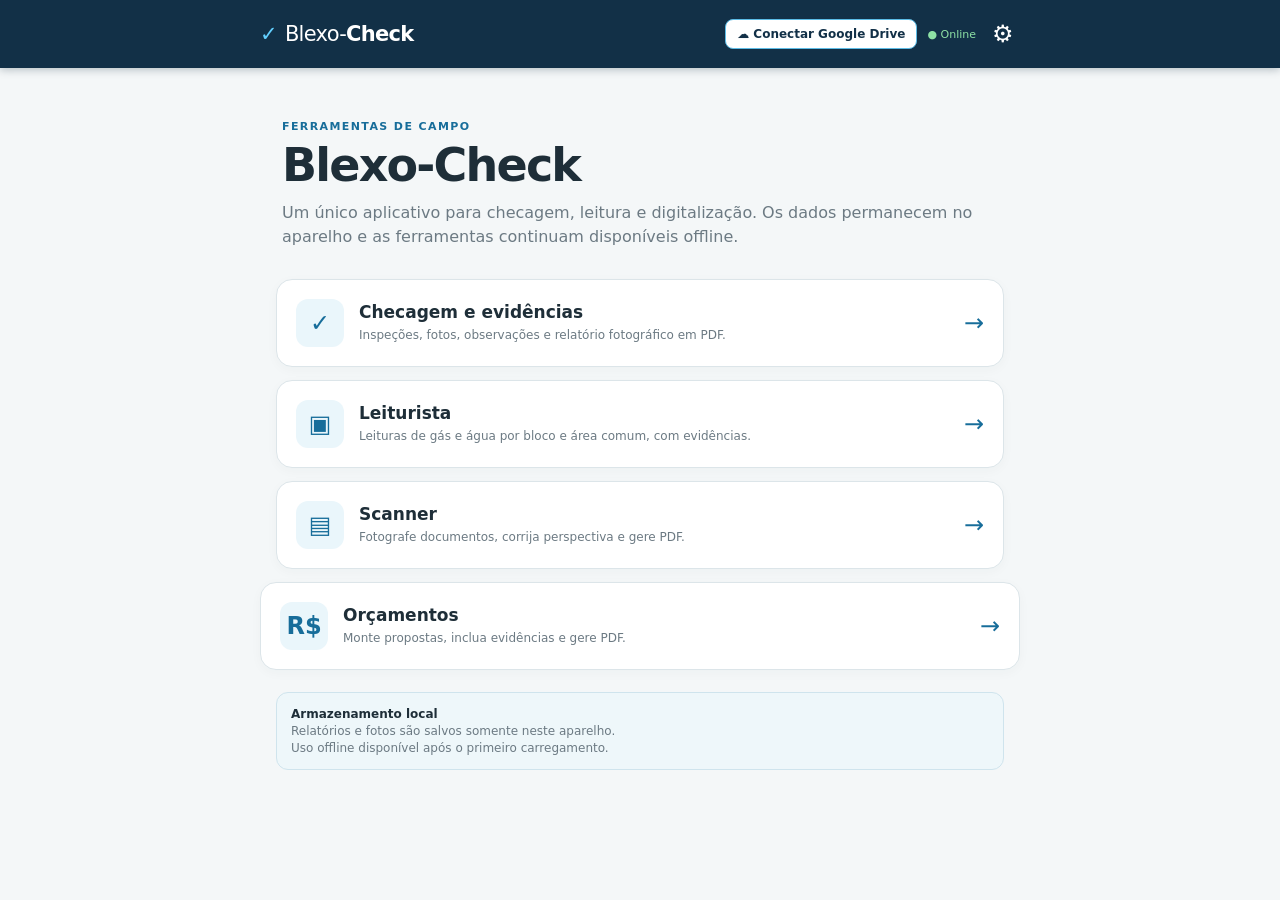
==== index.html @ c55ef32b "Add files via upload" ====
<!doctype html>
<html lang="pt-BR">
<head>
<meta charset="utf-8"><meta name="viewport" content="width=device-width,initial-scale=1,viewport-fit=cover">
<meta name="theme-color" content="#123047"><meta name="description" content="Blexo — ferramentas de campo offline.">
<link rel="manifest" href="manifest.webmanifest"><link rel="stylesheet" href="dashboard.css"><title>Blexo</title>
</head>
<body>
<header class="topbar">
  <div class="brand"><span class="brand-mark">✓</span><span>Blexo-<strong>Check</strong></span></div>
  <div class="top-actions"><button class="google-connect-button" id="globalGoogleButton" type="button">☁️ Conectar Google Drive</button><span id="offlineStatus" class="online-status">● Online</span><button id="settingsButton" class="settings-button" aria-label="Configurações">⚙</button></div>
</header>
<main>
  <section class="hero"><p class="eyebrow">FERRAMENTAS DE CAMPO</p><h1>Blexo-Check</h1><p>Um único aplicativo para checagem, leitura e digitalização. Os dados permanecem no aparelho e as ferramentas continuam disponíveis offline.</p></section>
  <section class="modules">
    <a class="module-card" href="check.html"><span class="module-icon">✓</span><div><h2>Checagem e evidências</h2><p>Inspeções, fotos, observações e relatório fotográfico em PDF.</p></div><span class="arrow">→</span></a>
    <a class="module-card" href="leiturista.html"><span class="module-icon">▣</span><div><h2>Leiturista</h2><p>Leituras de gás e água por bloco e área comum, com evidências.</p></div><span class="arrow">→</span></a>
    <a class="module-card" href="scanner.html"><span class="module-icon">▤</span><div><h2>Scanner</h2><p>Fotografe documentos, corrija perspectiva e gere PDF.</p></div><span class="arrow">→</span></a>
  </section>
  <a class="module-card" href="orcamentos.html"><span class="module-icon">R$</span><div><h2>Orçamentos</h2><p>Monte propostas, inclua evidências e gere PDF.</p></div><span class="arrow">→</span></a></section><section class="info-card"><strong>Armazenamento local</strong><span>Relatórios e fotos são salvos somente neste aparelho.</span><span id="storageStatus">Verificando armazenamento…</span></section>
</main>
<dialog id="settingsDialog">
<form method="dialog" class="settings">
<div class="dialog-title"><h2>Configurações</h2><button class="close" value="cancel">×</button></div>
<div class="header-config-card"><strong>Google Drive</strong><label>Google OAuth Client ID<input id="googleClientId" placeholder="xxxx.apps.googleusercontent.com"></label><label>Pasta no Drive<input id="googleDriveFolder" placeholder="Blexo Suite"></label><button type="button" class="secondary" id="connectGoogle">Conectar Google</button><small id="googleStatus">Não conectado.</small></div>
<label class="switch-row"><span><strong>Marca-d’água</strong><small>Data/hora na evidência fotográfica.</small></span><input id="watermark" type="checkbox"></label>
<label>Miniaturas por página<select id="photoTemplate"><option value="one">1 — grande</option><option value="two">2 — padrão</option><option value="four">4 — compacto</option></select></label>
<label>Quantidade de blocos<input id="blockCount" type="number" min="0" max="200"></label>
<label>Áreas comuns <small>Uma por linha. Apague as linhas que não utilizar.</small><textarea id="commonAreas" rows="4"></textarea></label>
<div class="switch-grid"><label class="switch-row"><span><strong>Habilitar gás</strong></span><input id="enableGas" type="checkbox"></label><label class="switch-row"><span><strong>Habilitar água</strong></span><input id="enableWater" type="checkbox"></label></div>
<div class="settings-section-title">Cabeçalho dos relatórios</div>
<p class="settings-help">Cada módulo tem sua própria faixa e nome. O nome será usado no PDF.</p>
<div class="header-config-grid">
  <div class="header-config-card"><strong>Checagem e evidências</strong><label>Nome no cabeçalho<input id="checkHeaderName" maxlength="40" placeholder="Blexo-Check"></label><label>Cor da faixa<input id="checkHeaderColor" type="color" value="#123047" aria-label="Cor da faixa da Checagem e evidências"><small id="checkHeaderColorValue">#123047</small></label></div>
  <div class="header-config-card"><strong>Leiturista</strong><label>Nome no cabeçalho<input id="leituristaHeaderName" maxlength="40" placeholder="Blexo-Check"></label><label>Cor da faixa<input id="leituristaHeaderColor" type="color" value="#123047" aria-label="Cor da faixa do Leiturista"><small id="leituristaHeaderColorValue">#123047</small></label></div>
  <div class="header-config-card"><strong>Scanner</strong><label>Nome no cabeçalho<input id="scannerHeaderName" maxlength="40" placeholder="Blexo-Check"></label><label>Cor da faixa<input id="scannerHeaderColor" type="color" value="#123047" aria-label="Cor da faixa do Scanner"><small id="scannerHeaderColorValue">#123047</small></label></div>
</div>
<label>Opções de selo Leiturista <small>Uma por linha: Nome | texto ou bolinha | cor hexadecimal.</small><textarea id="sealConfig" rows="5"></textarea></label>
<div class="settings-actions"><button id="resetSettings" type="button" class="secondary">Restaurar padrão</button><button id="saveSettings" value="default" class="primary">Salvar configurações</button></div>
</form>
</dialog>
<script src="config.js?v=16"></script><script src="dashboard.js?v=16"></script>
<script src="config.js"></script><script src="google-sync.js"></script><script src="dashboard.js?v=25"></script></body></html>
---- dashboard.css ----
:root{--navy:#123047;--blue:#176d9a;--sky:#eaf6fb;--ink:#1e2e38;--muted:#6c7a83;--line:#dce5e9;--white:#fff}*{box-sizing:border-box}body{margin:0;background:#f4f7f8;color:var(--ink);font-family:Inter,ui-sans-serif,system-ui,-apple-system,"Segoe UI",sans-serif}.topbar{height:68px;background:var(--navy);color:#fff;display:flex;align-items:center;justify-content:space-between;padding:0 max(20px,calc((100vw - 760px)/2));box-shadow:0 2px 8px #06203040}.brand{font-size:21px;letter-spacing:-.7px;font-weight:500}.brand-mark{color:#63d0ff;margin-right:8px}.top-actions{display:flex;align-items:center;gap:10px}.online-status{font-size:11px;color:#8ee1a5}.online-status.offline{color:#ffd277}.settings-button{border:0;background:transparent;color:#fff;font-size:24px;cursor:pointer}.hero,main{max-width:760px;margin:auto}.hero{padding:52px 22px 30px}.eyebrow{font-size:11px;font-weight:800;letter-spacing:1.4px;color:var(--blue);margin:0 0 8px}.hero h1{font-size:clamp(32px,7vw,46px);line-height:1.05;letter-spacing:-1.8px;margin:0 0 12px}.hero p:not(.eyebrow){margin:0;color:var(--muted);line-height:1.5}.modules{padding:0 16px}.module-card{display:flex;align-items:center;gap:15px;text-decoration:none;color:inherit;background:#fff;border:1px solid var(--line);border-radius:16px;margin-bottom:13px;padding:19px;box-shadow:0 3px 12px #12304708}.module-icon{width:48px;height:48px;border-radius:12px;background:var(--sky);color:var(--blue);display:grid;place-items:center;font-size:24px;font-weight:800;flex:none}.module-card h2{font-size:17px;margin:0 0 5px}.module-card p{font-size:12px;color:var(--muted);line-height:1.4;margin:0}.arrow{margin-left:auto;color:var(--blue);font-size:24px}.info-card{margin:22px 16px;background:#eef7fa;border:1px solid #cfe4ed;border-radius:12px;padding:14px;display:flex;flex-direction:column;gap:3px;font-size:12px}.info-card span{color:var(--muted)}dialog{border:0;border-radius:14px;box-shadow:0 15px 60px #102a3a55;padding:0}.settings{min-width:min(520px,92vw);padding:22px}.settings::backdrop{background:#102a3a88}.dialog-title{display:flex;align-items:center;justify-content:space-between;margin-bottom:10px}.dialog-title h2{margin:0}.close{border:0;background:transparent;font-size:25px;cursor:pointer}.hint,small{display:block;color:var(--muted);font-size:11px;line-height:1.4}.hint{margin:0 0 18px}label{display:block;font-size:13px;font-weight:700;margin-bottom:14px}input,textarea,select{display:block;width:100%;border:1px solid #cfdbe0;border-radius:9px;margin-top:7px;padding:11px;font:inherit;color:var(--ink);background:#fff}textarea{resize:vertical}.switch-row{display:flex;align-items:center;justify-content:space-between;padding:10px 0;border-top:1px solid var(--line)}.switch-row input{width:20px;height:20px;margin:0}.switch-grid{display:grid;grid-template-columns:1fr 1fr;gap:12px}.settings-actions{display:flex;justify-content:space-between;gap:10px;margin-top:8px}.settings-actions button{border-radius:9px;padding:11px 14px;font-weight:700;cursor:pointer}.primary{background:var(--navy);color:#fff;border:1px solid var(--navy)}.secondary{background:#f7fcfe;color:var(--blue);border:1px solid #b9d9e9}@media(max-width:520px){.switch-grid{grid-template-columns:1fr}.settings{min-width:0}}

.settings-help{font-size:11px;color:var(--muted);margin:-4px 0 12px}.header-config-grid{display:grid;grid-template-columns:1fr;gap:10px}.header-config-card{border:1px solid var(--line);border-radius:10px;padding:12px;background:#fbfdfe}.header-config-card>strong{display:block;font-size:12px;color:var(--blue);margin-bottom:9px}.header-config-card label{margin-bottom:9px}.header-config-card input[type="color"]{margin-top:5px}@media(min-width:620px){.header-config-grid{grid-template-columns:repeat(3,1fr)}}
.header-config-card small{margin-top:5px;font-family:ui-monospace,SFMono-Regular,Menlo,monospace;font-size:10px;color:var(--muted)}
.google-connect-button{border:1px solid #5cbce6;background:#fff;color:#123047;border-radius:8px;padding:8px 11px;font:700 12px/1 system-ui,sans-serif;cursor:pointer;white-space:nowrap}
.google-connect-button.connected{background:#eaf7ee;border-color:#8acb9b;color:#1e6b37}
@media(max-width:560px){.google-connect-button{font-size:11px;padding:7px 8px}.top-actions{gap:4px}}
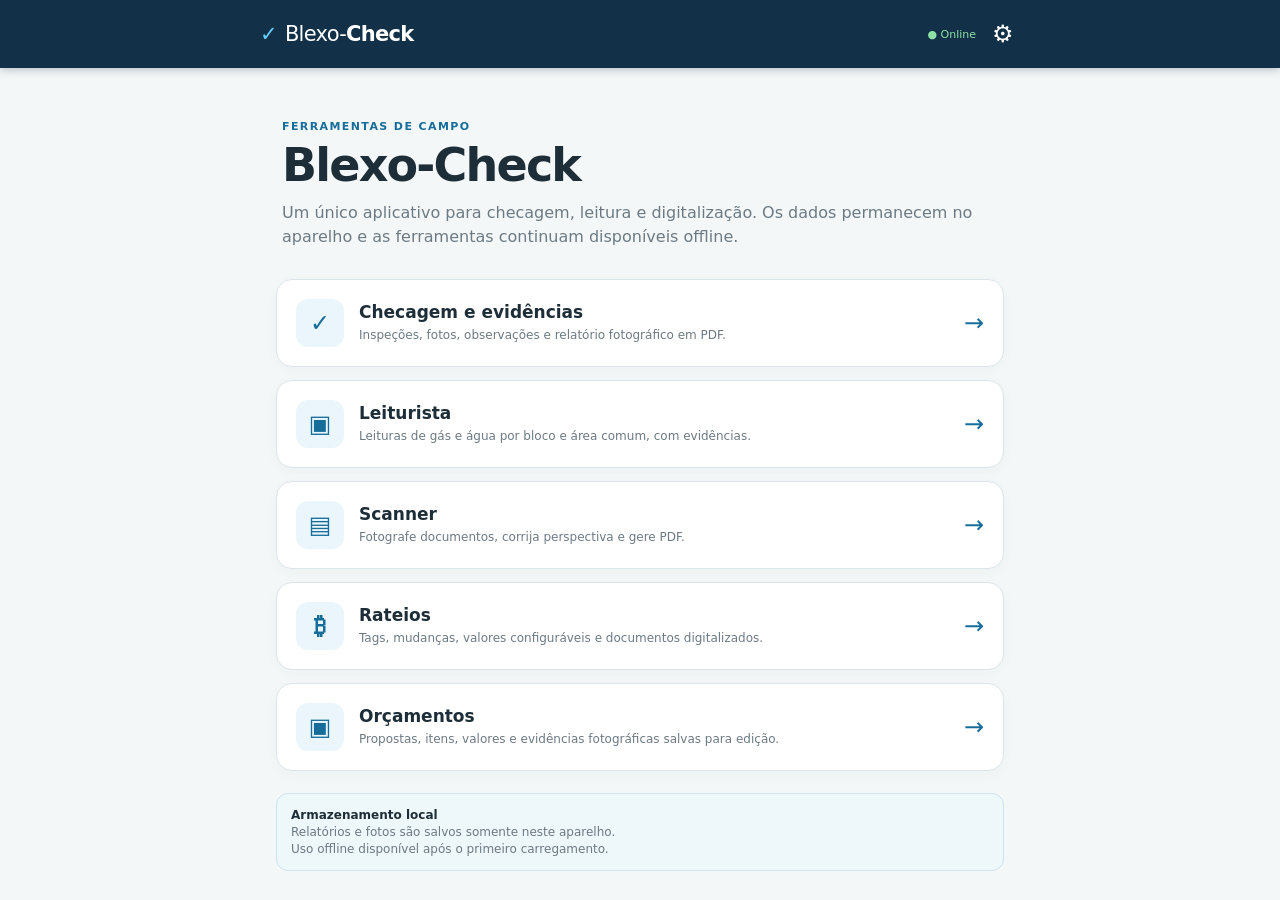
==== commit d5ff1f7c: "Add files via upload" ====
--- a/index.html
+++ b/index.html
@@ -4,11 +4,15 @@
 <meta charset="utf-8"><meta name="viewport" content="width=device-width,initial-scale=1,viewport-fit=cover">
 <meta name="theme-color" content="#123047"><meta name="description" content="Blexo — ferramentas de campo offline.">
 <link rel="manifest" href="manifest.webmanifest"><link rel="stylesheet" href="dashboard.css"><title>Blexo</title>
+  <link rel="icon" type="image/png" href="favicon.png">
+  <link rel="apple-touch-icon" sizes="180x180" href="apple-touch-icon.png">
+  <meta name="apple-mobile-web-app-capable" content="yes">
+  <meta name="apple-mobile-web-app-status-bar-style" content="default">
 </head>
 <body>
 <header class="topbar">
   <div class="brand"><span class="brand-mark">✓</span><span>Blexo-<strong>Check</strong></span></div>
-  <div class="top-actions"><button class="google-connect-button" id="globalGoogleButton" type="button">☁️ Conectar Google Drive</button><span id="offlineStatus" class="online-status">● Online</span><button id="settingsButton" class="settings-button" aria-label="Configurações">⚙</button></div>
+  <div class="top-actions"><span id="offlineStatus" class="online-status">● Online</span><button id="settingsButton" class="settings-button" aria-label="Configurações">⚙</button></div>
 </header>
 <main>
   <section class="hero"><p class="eyebrow">FERRAMENTAS DE CAMPO</p><h1>Blexo-Check</h1><p>Um único aplicativo para checagem, leitura e digitalização. Os dados permanecem no aparelho e as ferramentas continuam disponíveis offline.</p></section>
@@ -16,13 +20,15 @@
     <a class="module-card" href="check.html"><span class="module-icon">✓</span><div><h2>Checagem e evidências</h2><p>Inspeções, fotos, observações e relatório fotográfico em PDF.</p></div><span class="arrow">→</span></a>
     <a class="module-card" href="leiturista.html"><span class="module-icon">▣</span><div><h2>Leiturista</h2><p>Leituras de gás e água por bloco e área comum, com evidências.</p></div><span class="arrow">→</span></a>
     <a class="module-card" href="scanner.html"><span class="module-icon">▤</span><div><h2>Scanner</h2><p>Fotografe documentos, corrija perspectiva e gere PDF.</p></div><span class="arrow">→</span></a>
+    <a class="module-card" href="rateios.html"><span class="module-icon">₿</span><div><h2>Rateios</h2><p>Tags, mudanças, valores configuráveis e documentos digitalizados.</p></div><span class="arrow">→</span></a>
+    <a class="module-card" href="orcamentos.html"><span class="module-icon">▣</span><div><h2>Orçamentos</h2><p>Propostas, itens, valores e evidências fotográficas salvas para edição.</p></div><span class="arrow">→</span></a>
   </section>
-  <a class="module-card" href="orcamentos.html"><span class="module-icon">R$</span><div><h2>Orçamentos</h2><p>Monte propostas, inclua evidências e gere PDF.</p></div><span class="arrow">→</span></a></section><section class="info-card"><strong>Armazenamento local</strong><span>Relatórios e fotos são salvos somente neste aparelho.</span><span id="storageStatus">Verificando armazenamento…</span></section>
+  <section class="info-card"><strong>Armazenamento local</strong><span>Relatórios e fotos são salvos somente neste aparelho.</span><span id="storageStatus">Verificando armazenamento…</span></section>
 </main>
 <dialog id="settingsDialog">
 <form method="dialog" class="settings">
 <div class="dialog-title"><h2>Configurações</h2><button class="close" value="cancel">×</button></div>
-<div class="header-config-card"><strong>Google Drive</strong><label>Google OAuth Client ID<input id="googleClientId" placeholder="xxxx.apps.googleusercontent.com"></label><label>Pasta no Drive<input id="googleDriveFolder" placeholder="Blexo Suite"></label><button type="button" class="secondary" id="connectGoogle">Conectar Google</button><small id="googleStatus">Não conectado.</small></div>
+<p class="hint">As configurações abaixo são independentes para cada módulo. As cores definem a faixa azul do cabeçalho de cada tipo de relatório.</p>
 <label class="switch-row"><span><strong>Marca-d’água</strong><small>Data/hora na evidência fotográfica.</small></span><input id="watermark" type="checkbox"></label>
 <label>Miniaturas por página<select id="photoTemplate"><option value="one">1 — grande</option><option value="two">2 — padrão</option><option value="four">4 — compacto</option></select></label>
 <label>Quantidade de blocos<input id="blockCount" type="number" min="0" max="200"></label>
@@ -34,10 +40,23 @@
   <div class="header-config-card"><strong>Checagem e evidências</strong><label>Nome no cabeçalho<input id="checkHeaderName" maxlength="40" placeholder="Blexo-Check"></label><label>Cor da faixa<input id="checkHeaderColor" type="color" value="#123047" aria-label="Cor da faixa da Checagem e evidências"><small id="checkHeaderColorValue">#123047</small></label></div>
   <div class="header-config-card"><strong>Leiturista</strong><label>Nome no cabeçalho<input id="leituristaHeaderName" maxlength="40" placeholder="Blexo-Check"></label><label>Cor da faixa<input id="leituristaHeaderColor" type="color" value="#123047" aria-label="Cor da faixa do Leiturista"><small id="leituristaHeaderColorValue">#123047</small></label></div>
   <div class="header-config-card"><strong>Scanner</strong><label>Nome no cabeçalho<input id="scannerHeaderName" maxlength="40" placeholder="Blexo-Check"></label><label>Cor da faixa<input id="scannerHeaderColor" type="color" value="#123047" aria-label="Cor da faixa do Scanner"><small id="scannerHeaderColorValue">#123047</small></label></div>
+  <div class="header-config-card"><strong>Rateios</strong><label>Nome no cabeçalho<input id="rateioHeaderName" maxlength="40" placeholder="Blexo-Check"></label><label>Cor da faixa<input id="rateioHeaderColor" type="color" value="#123047" aria-label="Cor da faixa dos Rateios"><small id="rateioHeaderColorValue">#123047</small></label></div>
+</div>
+ <div class="settings-section-title">Imagens por folha</div>
+ <p class="settings-help">Define o padrão de fotos nos PDFs. O Scanner mantém uma página inteira por documento.</p>
+ <div class="header-config-grid">
+   <label>Checagem<select id="checkPhotoTemplate"><option value="one">1 imagem</option><option value="two">2 imagens</option><option value="four">4 imagens</option><option value="six">6 imagens</option></select></label>
+   <label>Leiturista<select id="leituristaPhotoTemplate"><option value="one">1 imagem</option><option value="two">2 imagens</option><option value="four">4 imagens</option><option value="six">6 imagens</option></select></label>
+   <label>Orçamentos<select id="orcamentosPhotoTemplate"><option value="one">1 imagem</option><option value="two">2 imagens</option><option value="four">4 imagens</option><option value="six">6 imagens</option></select></label>
+ </div>
+<div class="settings-section-title">Valores dos Rateios</div>
+<div class="header-config-grid">
+  <div class="header-config-card"><strong>Tags</strong><label>Tag de pedestre (R$)<input id="tagPedestreValue" type="number" min="0" step="0.01"></label><label>Tag de veículo (R$)<input id="tagVeiculoValue" type="number" min="0" step="0.01"></label></div>
+  <div class="header-config-card"><strong>Mudanças</strong><label>Entrada (R$)<input id="mudancaEntradaValue" type="number" min="0" step="0.01"></label><label>Saída (R$)<input id="mudancaSaidaValue" type="number" min="0" step="0.01"></label></div>
 </div>
 <label>Opções de selo Leiturista <small>Uma por linha: Nome | texto ou bolinha | cor hexadecimal.</small><textarea id="sealConfig" rows="5"></textarea></label>
 <div class="settings-actions"><button id="resetSettings" type="button" class="secondary">Restaurar padrão</button><button id="saveSettings" value="default" class="primary">Salvar configurações</button></div>
 </form>
 </dialog>
-<script src="config.js?v=16"></script><script src="dashboard.js?v=16"></script>
-<script src="config.js"></script><script src="google-sync.js"></script><script src="dashboard.js?v=25"></script></body></html>+<script src="config.js?v=19"></script><script src="dashboard.js?v=19"></script>
+</body></html>
--- a/dashboard.css
+++ b/dashboard.css
@@ -1,7 +1,4 @@
 :root{--navy:#123047;--blue:#176d9a;--sky:#eaf6fb;--ink:#1e2e38;--muted:#6c7a83;--line:#dce5e9;--white:#fff}*{box-sizing:border-box}body{margin:0;background:#f4f7f8;color:var(--ink);font-family:Inter,ui-sans-serif,system-ui,-apple-system,"Segoe UI",sans-serif}.topbar{height:68px;background:var(--navy);color:#fff;display:flex;align-items:center;justify-content:space-between;padding:0 max(20px,calc((100vw - 760px)/2));box-shadow:0 2px 8px #06203040}.brand{font-size:21px;letter-spacing:-.7px;font-weight:500}.brand-mark{color:#63d0ff;margin-right:8px}.top-actions{display:flex;align-items:center;gap:10px}.online-status{font-size:11px;color:#8ee1a5}.online-status.offline{color:#ffd277}.settings-button{border:0;background:transparent;color:#fff;font-size:24px;cursor:pointer}.hero,main{max-width:760px;margin:auto}.hero{padding:52px 22px 30px}.eyebrow{font-size:11px;font-weight:800;letter-spacing:1.4px;color:var(--blue);margin:0 0 8px}.hero h1{font-size:clamp(32px,7vw,46px);line-height:1.05;letter-spacing:-1.8px;margin:0 0 12px}.hero p:not(.eyebrow){margin:0;color:var(--muted);line-height:1.5}.modules{padding:0 16px}.module-card{display:flex;align-items:center;gap:15px;text-decoration:none;color:inherit;background:#fff;border:1px solid var(--line);border-radius:16px;margin-bottom:13px;padding:19px;box-shadow:0 3px 12px #12304708}.module-icon{width:48px;height:48px;border-radius:12px;background:var(--sky);color:var(--blue);display:grid;place-items:center;font-size:24px;font-weight:800;flex:none}.module-card h2{font-size:17px;margin:0 0 5px}.module-card p{font-size:12px;color:var(--muted);line-height:1.4;margin:0}.arrow{margin-left:auto;color:var(--blue);font-size:24px}.info-card{margin:22px 16px;background:#eef7fa;border:1px solid #cfe4ed;border-radius:12px;padding:14px;display:flex;flex-direction:column;gap:3px;font-size:12px}.info-card span{color:var(--muted)}dialog{border:0;border-radius:14px;box-shadow:0 15px 60px #102a3a55;padding:0}.settings{min-width:min(520px,92vw);padding:22px}.settings::backdrop{background:#102a3a88}.dialog-title{display:flex;align-items:center;justify-content:space-between;margin-bottom:10px}.dialog-title h2{margin:0}.close{border:0;background:transparent;font-size:25px;cursor:pointer}.hint,small{display:block;color:var(--muted);font-size:11px;line-height:1.4}.hint{margin:0 0 18px}label{display:block;font-size:13px;font-weight:700;margin-bottom:14px}input,textarea,select{display:block;width:100%;border:1px solid #cfdbe0;border-radius:9px;margin-top:7px;padding:11px;font:inherit;color:var(--ink);background:#fff}textarea{resize:vertical}.switch-row{display:flex;align-items:center;justify-content:space-between;padding:10px 0;border-top:1px solid var(--line)}.switch-row input{width:20px;height:20px;margin:0}.switch-grid{display:grid;grid-template-columns:1fr 1fr;gap:12px}.settings-actions{display:flex;justify-content:space-between;gap:10px;margin-top:8px}.settings-actions button{border-radius:9px;padding:11px 14px;font-weight:700;cursor:pointer}.primary{background:var(--navy);color:#fff;border:1px solid var(--navy)}.secondary{background:#f7fcfe;color:var(--blue);border:1px solid #b9d9e9}@media(max-width:520px){.switch-grid{grid-template-columns:1fr}.settings{min-width:0}}
 
 .settings-help{font-size:11px;color:var(--muted);margin:-4px 0 12px}.header-config-grid{display:grid;grid-template-columns:1fr;gap:10px}.header-config-card{border:1px solid var(--line);border-radius:10px;padding:12px;background:#fbfdfe}.header-config-card>strong{display:block;font-size:12px;color:var(--blue);margin-bottom:9px}.header-config-card label{margin-bottom:9px}.header-config-card input[type="color"]{margin-top:5px}@media(min-width:620px){.header-config-grid{grid-template-columns:repeat(3,1fr)}}
-.header-config-card small{margin-top:5px;font-family:ui-monospace,SFMono-Regular,Menlo,monospace;font-size:10px;color:var(--muted)}
-.google-connect-button{border:1px solid #5cbce6;background:#fff;color:#123047;border-radius:8px;padding:8px 11px;font:700 12px/1 system-ui,sans-serif;cursor:pointer;white-space:nowrap}
-.google-connect-button.connected{background:#eaf7ee;border-color:#8acb9b;color:#1e6b37}
-@media(max-width:560px){.google-connect-button{font-size:11px;padding:7px 8px}.top-actions{gap:4px}}
+.header-config-card small{margin-top:5px;font-family:ui-monospace,SFMono-Regular,Menlo,monospace;font-size:10px;color:var(--muted)}
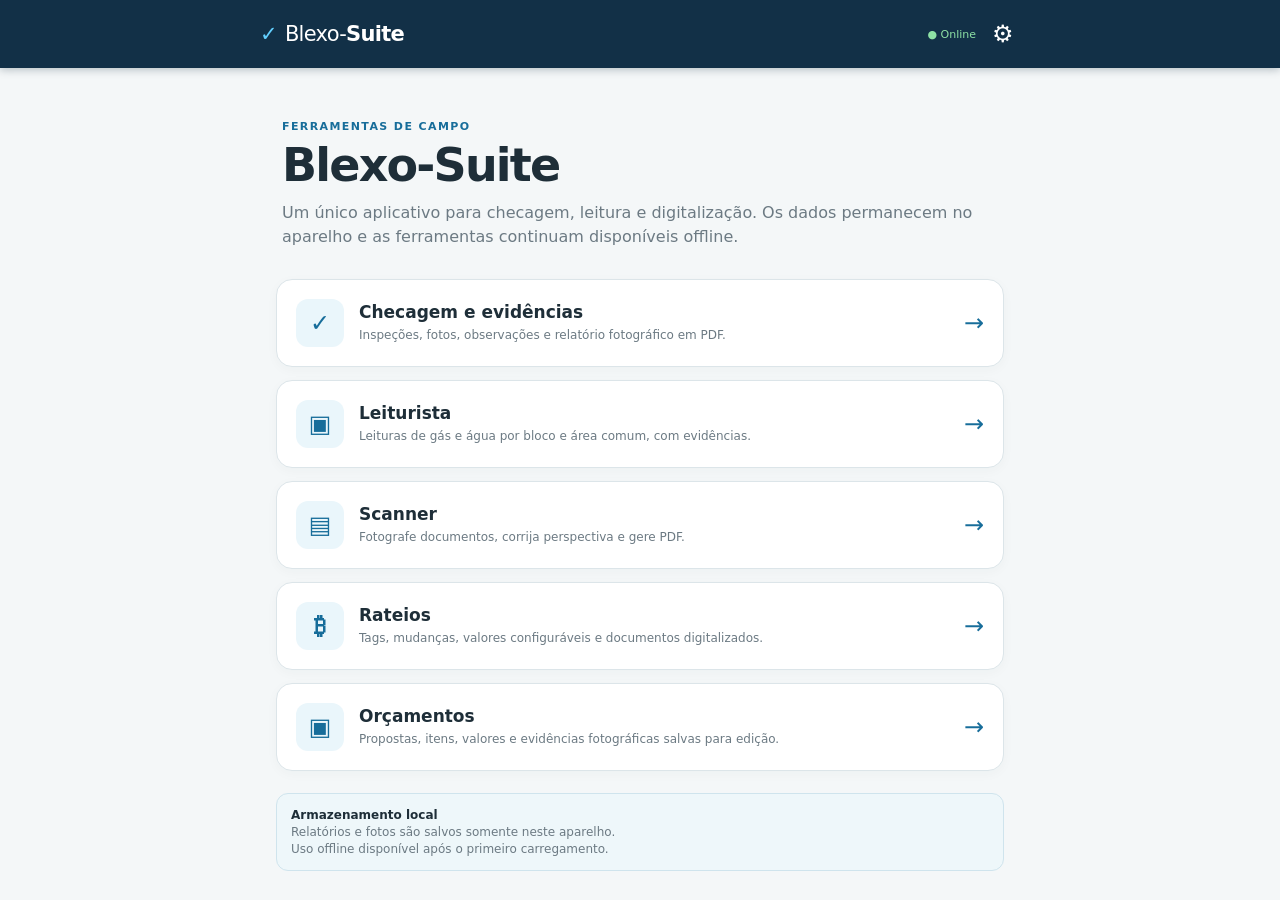
==== commit 0e3426d4: "Add files via upload" ====
--- a/index.html
+++ b/index.html
@@ -2,8 +2,8 @@
 <html lang="pt-BR">
 <head>
 <meta charset="utf-8"><meta name="viewport" content="width=device-width,initial-scale=1,viewport-fit=cover">
-<meta name="theme-color" content="#123047"><meta name="description" content="Blexo — ferramentas de campo offline.">
-<link rel="manifest" href="manifest.webmanifest"><link rel="stylesheet" href="dashboard.css"><title>Blexo</title>
+<meta name="theme-color" content="#123047"><meta name="description" content="Blexo-Suite — ferramentas de campo offline.">
+<link rel="manifest" href="manifest.webmanifest"><link rel="stylesheet" href="dashboard.css"><title>Blexo-Suite</title>
   <link rel="icon" type="image/png" href="favicon.png">
   <link rel="apple-touch-icon" sizes="180x180" href="apple-touch-icon.png">
   <meta name="apple-mobile-web-app-capable" content="yes">
@@ -11,11 +11,11 @@
 </head>
 <body>
 <header class="topbar">
-  <div class="brand"><span class="brand-mark">✓</span><span>Blexo-<strong>Check</strong></span></div>
+  <div class="brand"><span class="brand-mark">✓</span><span>Blexo-<strong>Suite</strong></span></div>
   <div class="top-actions"><span id="offlineStatus" class="online-status">● Online</span><button id="settingsButton" class="settings-button" aria-label="Configurações">⚙</button></div>
 </header>
 <main>
-  <section class="hero"><p class="eyebrow">FERRAMENTAS DE CAMPO</p><h1>Blexo-Check</h1><p>Um único aplicativo para checagem, leitura e digitalização. Os dados permanecem no aparelho e as ferramentas continuam disponíveis offline.</p></section>
+  <section class="hero"><p class="eyebrow">FERRAMENTAS DE CAMPO</p><h1>Blexo-Suite</h1><p>Um único aplicativo para checagem, leitura e digitalização. Os dados permanecem no aparelho e as ferramentas continuam disponíveis offline.</p></section>
   <section class="modules">
     <a class="module-card" href="check.html"><span class="module-icon">✓</span><div><h2>Checagem e evidências</h2><p>Inspeções, fotos, observações e relatório fotográfico em PDF.</p></div><span class="arrow">→</span></a>
     <a class="module-card" href="leiturista.html"><span class="module-icon">▣</span><div><h2>Leiturista</h2><p>Leituras de gás e água por bloco e área comum, com evidências.</p></div><span class="arrow">→</span></a>
@@ -37,10 +37,11 @@
 <div class="settings-section-title">Cabeçalho dos relatórios</div>
 <p class="settings-help">Cada módulo tem sua própria faixa e nome. O nome será usado no PDF.</p>
 <div class="header-config-grid">
-  <div class="header-config-card"><strong>Checagem e evidências</strong><label>Nome no cabeçalho<input id="checkHeaderName" maxlength="40" placeholder="Blexo-Check"></label><label>Cor da faixa<input id="checkHeaderColor" type="color" value="#123047" aria-label="Cor da faixa da Checagem e evidências"><small id="checkHeaderColorValue">#123047</small></label></div>
-  <div class="header-config-card"><strong>Leiturista</strong><label>Nome no cabeçalho<input id="leituristaHeaderName" maxlength="40" placeholder="Blexo-Check"></label><label>Cor da faixa<input id="leituristaHeaderColor" type="color" value="#123047" aria-label="Cor da faixa do Leiturista"><small id="leituristaHeaderColorValue">#123047</small></label></div>
-  <div class="header-config-card"><strong>Scanner</strong><label>Nome no cabeçalho<input id="scannerHeaderName" maxlength="40" placeholder="Blexo-Check"></label><label>Cor da faixa<input id="scannerHeaderColor" type="color" value="#123047" aria-label="Cor da faixa do Scanner"><small id="scannerHeaderColorValue">#123047</small></label></div>
-  <div class="header-config-card"><strong>Rateios</strong><label>Nome no cabeçalho<input id="rateioHeaderName" maxlength="40" placeholder="Blexo-Check"></label><label>Cor da faixa<input id="rateioHeaderColor" type="color" value="#123047" aria-label="Cor da faixa dos Rateios"><small id="rateioHeaderColorValue">#123047</small></label></div>
+  <div class="header-config-card"><strong>Checagem e evidências</strong><label>Nome no cabeçalho<input id="checkHeaderName" maxlength="40" value="Blexo-Check" placeholder="Blexo-Check"></label><label>Cor da faixa<input id="checkHeaderColor" type="color" value="#123047" aria-label="Cor da faixa da Checagem e evidências"><small id="checkHeaderColorValue">#123047</small></label></div>
+  <div class="header-config-card"><strong>Leiturista</strong><label>Nome no cabeçalho<input id="leituristaHeaderName" maxlength="40" value="Blexo-Leiturista" placeholder="Blexo-Leiturista"></label><label>Cor da faixa<input id="leituristaHeaderColor" type="color" value="#123047" aria-label="Cor da faixa do Leiturista"><small id="leituristaHeaderColorValue">#123047</small></label></div>
+  <div class="header-config-card"><strong>Scanner</strong><label>Nome no cabeçalho<input id="scannerHeaderName" maxlength="40" value="Blexo-Scanner" placeholder="Blexo-Scanner"></label><label>Cor da faixa<input id="scannerHeaderColor" type="color" value="#123047" aria-label="Cor da faixa do Scanner"><small id="scannerHeaderColorValue">#123047</small></label></div>
+  <div class="header-config-card"><strong>Rateios</strong><label>Nome no cabeçalho<input id="rateioHeaderName" maxlength="40" value="Blexo-Rateio" placeholder="Blexo-Rateio"></label><label>Cor da faixa<input id="rateioHeaderColor" type="color" value="#123047" aria-label="Cor da faixa dos Rateios"><small id="rateioHeaderColorValue">#123047</small></label></div>
+  <div class="header-config-card"><strong>Orçamentos</strong><label>Nome no cabeçalho<input id="orcamentosHeaderName" maxlength="40" value="Blexo-Orçamento" placeholder="Blexo-Orçamento"></label><label>Cor da faixa<input id="orcamentosHeaderColor" type="color" value="#123047" aria-label="Cor da faixa dos Orçamentos"><small id="orcamentosHeaderColorValue">#123047</small></label></div>
 </div>
  <div class="settings-section-title">Imagens por folha</div>
  <p class="settings-help">Define o padrão de fotos nos PDFs. O Scanner mantém uma página inteira por documento.</p>
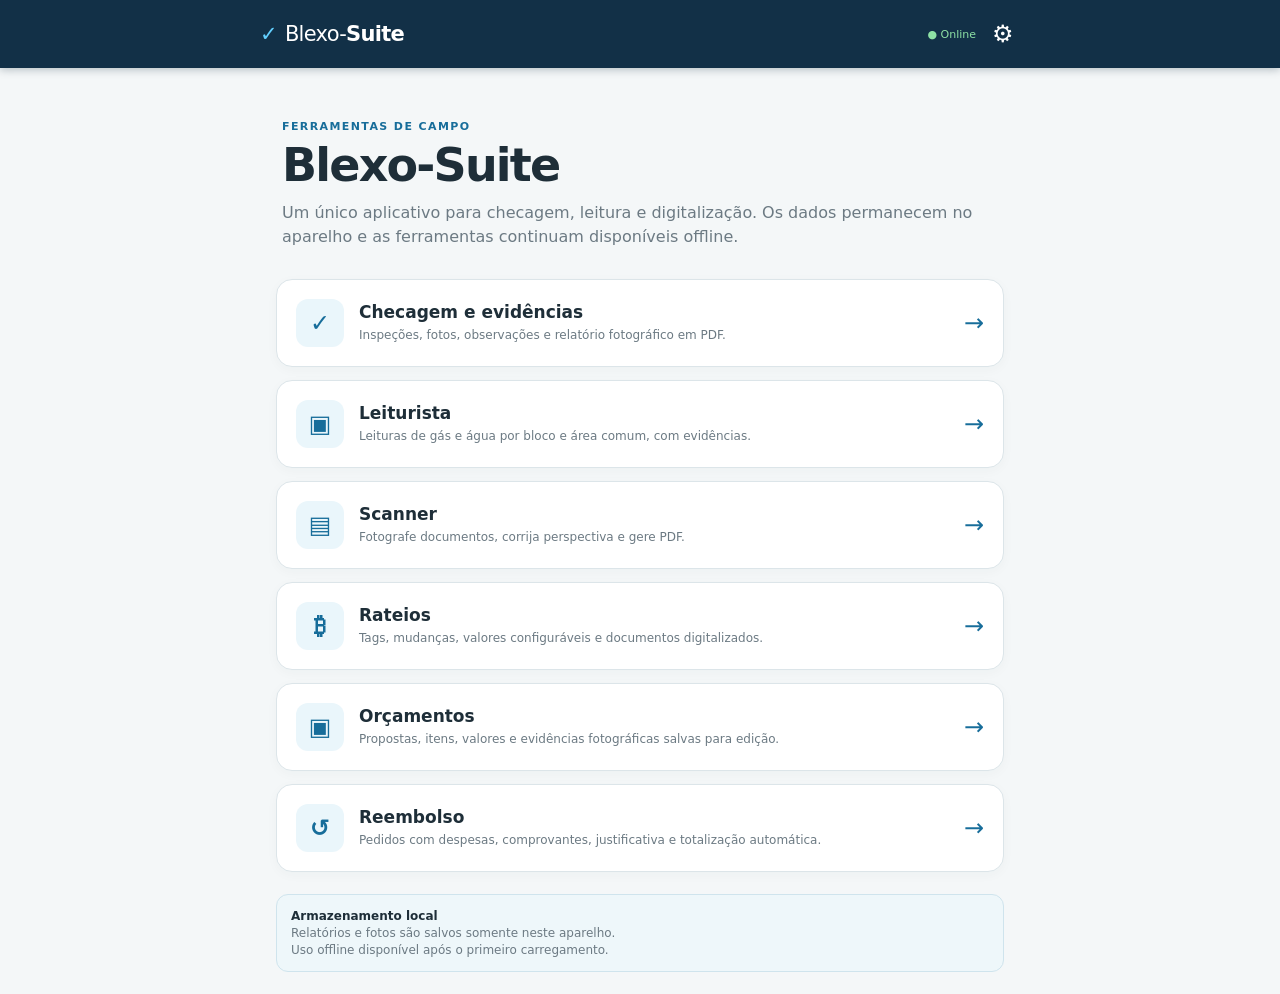
==== commit decb1bce: "Add files via upload" ====
--- a/index.html
+++ b/index.html
@@ -22,6 +22,7 @@
     <a class="module-card" href="scanner.html"><span class="module-icon">▤</span><div><h2>Scanner</h2><p>Fotografe documentos, corrija perspectiva e gere PDF.</p></div><span class="arrow">→</span></a>
     <a class="module-card" href="rateios.html"><span class="module-icon">₿</span><div><h2>Rateios</h2><p>Tags, mudanças, valores configuráveis e documentos digitalizados.</p></div><span class="arrow">→</span></a>
     <a class="module-card" href="orcamentos.html"><span class="module-icon">▣</span><div><h2>Orçamentos</h2><p>Propostas, itens, valores e evidências fotográficas salvas para edição.</p></div><span class="arrow">→</span></a>
+    <a class="module-card" href="reembolso.html"><span class="module-icon">↺</span><div><h2>Reembolso</h2><p>Pedidos com despesas, comprovantes, justificativa e totalização automática.</p></div><span class="arrow">→</span></a>
   </section>
   <section class="info-card"><strong>Armazenamento local</strong><span>Relatórios e fotos são salvos somente neste aparelho.</span><span id="storageStatus">Verificando armazenamento…</span></section>
 </main>
@@ -42,6 +43,7 @@
   <div class="header-config-card"><strong>Scanner</strong><label>Nome no cabeçalho<input id="scannerHeaderName" maxlength="40" value="Blexo-Scanner" placeholder="Blexo-Scanner"></label><label>Cor da faixa<input id="scannerHeaderColor" type="color" value="#123047" aria-label="Cor da faixa do Scanner"><small id="scannerHeaderColorValue">#123047</small></label></div>
   <div class="header-config-card"><strong>Rateios</strong><label>Nome no cabeçalho<input id="rateioHeaderName" maxlength="40" value="Blexo-Rateio" placeholder="Blexo-Rateio"></label><label>Cor da faixa<input id="rateioHeaderColor" type="color" value="#123047" aria-label="Cor da faixa dos Rateios"><small id="rateioHeaderColorValue">#123047</small></label></div>
   <div class="header-config-card"><strong>Orçamentos</strong><label>Nome no cabeçalho<input id="orcamentosHeaderName" maxlength="40" value="Blexo-Orçamento" placeholder="Blexo-Orçamento"></label><label>Cor da faixa<input id="orcamentosHeaderColor" type="color" value="#123047" aria-label="Cor da faixa dos Orçamentos"><small id="orcamentosHeaderColorValue">#123047</small></label></div>
+  <div class="header-config-card"><strong>Reembolso</strong><label>Nome no cabeçalho<input id="reembolsoHeaderName" maxlength="40" value="Blexo-Reembolso" placeholder="Blexo-Reembolso"></label><label>Cor da faixa<input id="reembolsoHeaderColor" type="color" value="#123047" aria-label="Cor da faixa do Reembolso"><small id="reembolsoHeaderColorValue">#123047</small></label></div>
 </div>
  <div class="settings-section-title">Imagens por folha</div>
  <p class="settings-help">Define o padrão de fotos nos PDFs. O Scanner mantém uma página inteira por documento.</p>
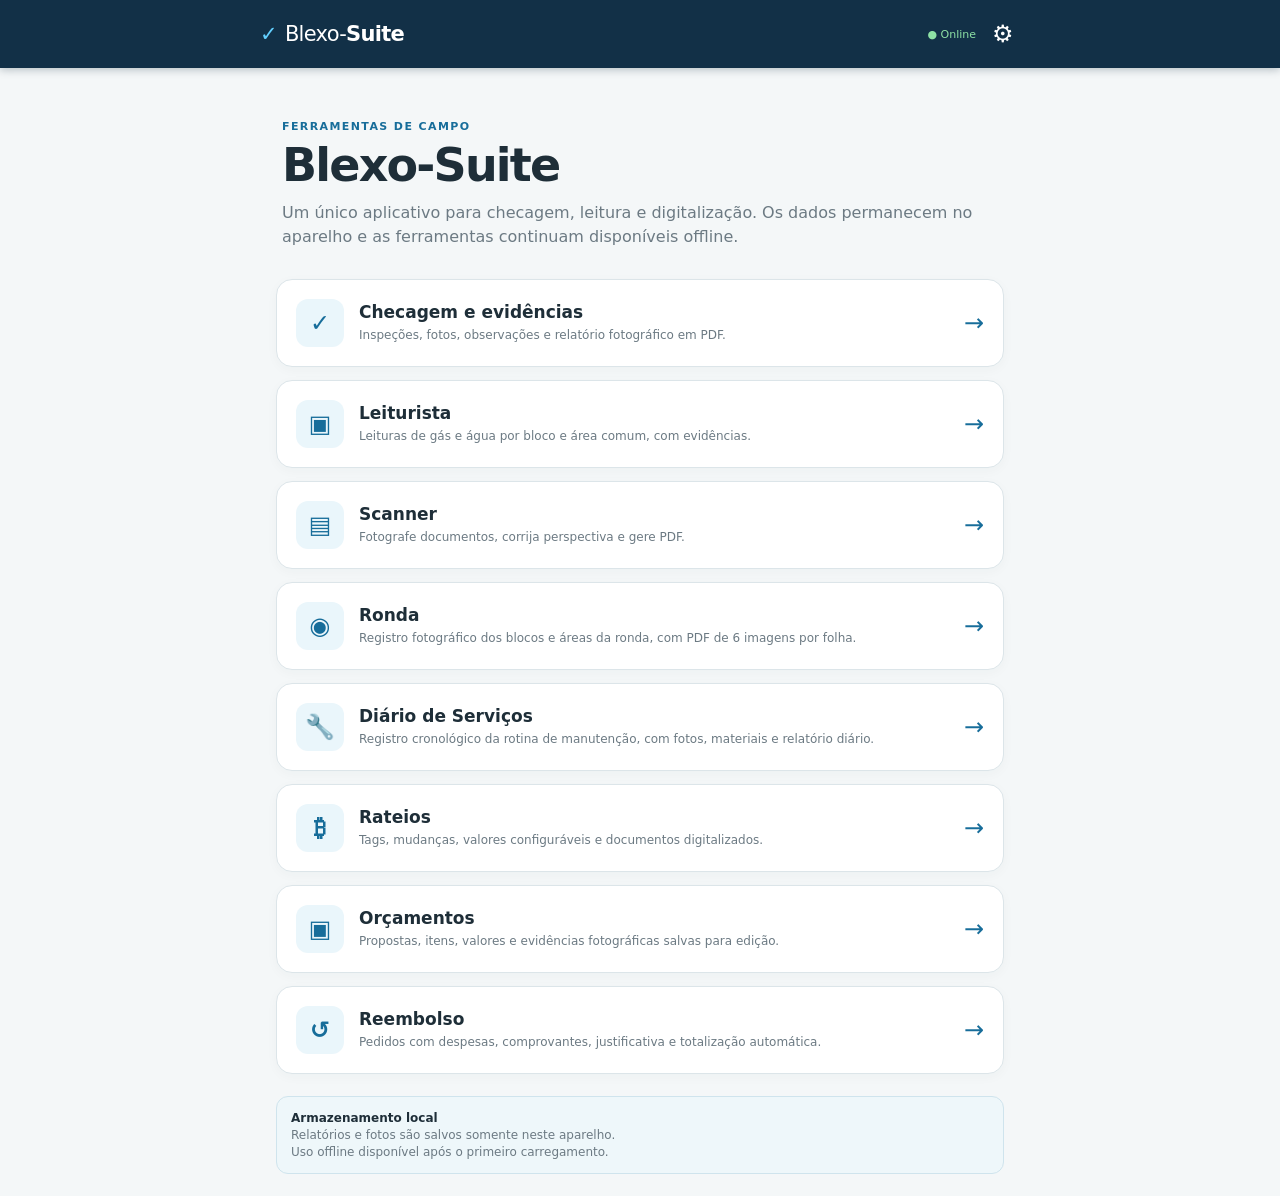
==== commit 0e645e0b: "Add files via upload" ====
--- a/index.html
+++ b/index.html
@@ -20,6 +20,8 @@
     <a class="module-card" href="check.html"><span class="module-icon">✓</span><div><h2>Checagem e evidências</h2><p>Inspeções, fotos, observações e relatório fotográfico em PDF.</p></div><span class="arrow">→</span></a>
     <a class="module-card" href="leiturista.html"><span class="module-icon">▣</span><div><h2>Leiturista</h2><p>Leituras de gás e água por bloco e área comum, com evidências.</p></div><span class="arrow">→</span></a>
     <a class="module-card" href="scanner.html"><span class="module-icon">▤</span><div><h2>Scanner</h2><p>Fotografe documentos, corrija perspectiva e gere PDF.</p></div><span class="arrow">→</span></a>
+    <a class="module-card" href="ronda.html"><span class="module-icon">◉</span><div><h2>Ronda</h2><p>Registro fotográfico dos blocos e áreas da ronda, com PDF de 6 imagens por folha.</p></div><span class="arrow">→</span></a>
+    <a class="module-card" href="diario.html"><span class="module-icon">🔧</span><div><h2>Diário de Serviços</h2><p>Registro cronológico da rotina de manutenção, com fotos, materiais e relatório diário.</p></div><span class="arrow">→</span></a>
     <a class="module-card" href="rateios.html"><span class="module-icon">₿</span><div><h2>Rateios</h2><p>Tags, mudanças, valores configuráveis e documentos digitalizados.</p></div><span class="arrow">→</span></a>
     <a class="module-card" href="orcamentos.html"><span class="module-icon">▣</span><div><h2>Orçamentos</h2><p>Propostas, itens, valores e evidências fotográficas salvas para edição.</p></div><span class="arrow">→</span></a>
     <a class="module-card" href="reembolso.html"><span class="module-icon">↺</span><div><h2>Reembolso</h2><p>Pedidos com despesas, comprovantes, justificativa e totalização automática.</p></div><span class="arrow">→</span></a>
@@ -34,6 +36,7 @@
 <label>Miniaturas por página<select id="photoTemplate"><option value="one">1 — grande</option><option value="two">2 — padrão</option><option value="four">4 — compacto</option></select></label>
 <label>Quantidade de blocos<input id="blockCount" type="number" min="0" max="200"></label>
 <label>Áreas comuns <small>Uma por linha. Apague as linhas que não utilizar.</small><textarea id="commonAreas" rows="4"></textarea></label>
+<label>Locais personalizados da Ronda <small>Uma por linha. Os 26 blocos são incluídos automaticamente conforme a quantidade de blocos.</small><textarea id="rondaAreas" rows="6"></textarea></label>
 <div class="switch-grid"><label class="switch-row"><span><strong>Habilitar gás</strong></span><input id="enableGas" type="checkbox"></label><label class="switch-row"><span><strong>Habilitar água</strong></span><input id="enableWater" type="checkbox"></label></div>
 <div class="settings-section-title">Cabeçalho dos relatórios</div>
 <p class="settings-help">Cada módulo tem sua própria faixa e nome. O nome será usado no PDF.</p>
@@ -41,6 +44,7 @@
   <div class="header-config-card"><strong>Checagem e evidências</strong><label>Nome no cabeçalho<input id="checkHeaderName" maxlength="40" value="Blexo-Check" placeholder="Blexo-Check"></label><label>Cor da faixa<input id="checkHeaderColor" type="color" value="#123047" aria-label="Cor da faixa da Checagem e evidências"><small id="checkHeaderColorValue">#123047</small></label></div>
   <div class="header-config-card"><strong>Leiturista</strong><label>Nome no cabeçalho<input id="leituristaHeaderName" maxlength="40" value="Blexo-Leiturista" placeholder="Blexo-Leiturista"></label><label>Cor da faixa<input id="leituristaHeaderColor" type="color" value="#123047" aria-label="Cor da faixa do Leiturista"><small id="leituristaHeaderColorValue">#123047</small></label></div>
   <div class="header-config-card"><strong>Scanner</strong><label>Nome no cabeçalho<input id="scannerHeaderName" maxlength="40" value="Blexo-Scanner" placeholder="Blexo-Scanner"></label><label>Cor da faixa<input id="scannerHeaderColor" type="color" value="#123047" aria-label="Cor da faixa do Scanner"><small id="scannerHeaderColorValue">#123047</small></label></div>
+  <div class="header-config-card"><strong>Ronda</strong><label>Nome no cabeçalho<input id="rondaHeaderName" maxlength="40" value="Blexo-Ronda"></label><label>Cor da faixa<input id="rondaHeaderColor" type="color" value="#123047"><small id="rondaHeaderColorValue">#123047</small></label></div>
   <div class="header-config-card"><strong>Rateios</strong><label>Nome no cabeçalho<input id="rateioHeaderName" maxlength="40" value="Blexo-Rateio" placeholder="Blexo-Rateio"></label><label>Cor da faixa<input id="rateioHeaderColor" type="color" value="#123047" aria-label="Cor da faixa dos Rateios"><small id="rateioHeaderColorValue">#123047</small></label></div>
   <div class="header-config-card"><strong>Orçamentos</strong><label>Nome no cabeçalho<input id="orcamentosHeaderName" maxlength="40" value="Blexo-Orçamento" placeholder="Blexo-Orçamento"></label><label>Cor da faixa<input id="orcamentosHeaderColor" type="color" value="#123047" aria-label="Cor da faixa dos Orçamentos"><small id="orcamentosHeaderColorValue">#123047</small></label></div>
   <div class="header-config-card"><strong>Reembolso</strong><label>Nome no cabeçalho<input id="reembolsoHeaderName" maxlength="40" value="Blexo-Reembolso" placeholder="Blexo-Reembolso"></label><label>Cor da faixa<input id="reembolsoHeaderColor" type="color" value="#123047" aria-label="Cor da faixa do Reembolso"><small id="reembolsoHeaderColorValue">#123047</small></label></div>
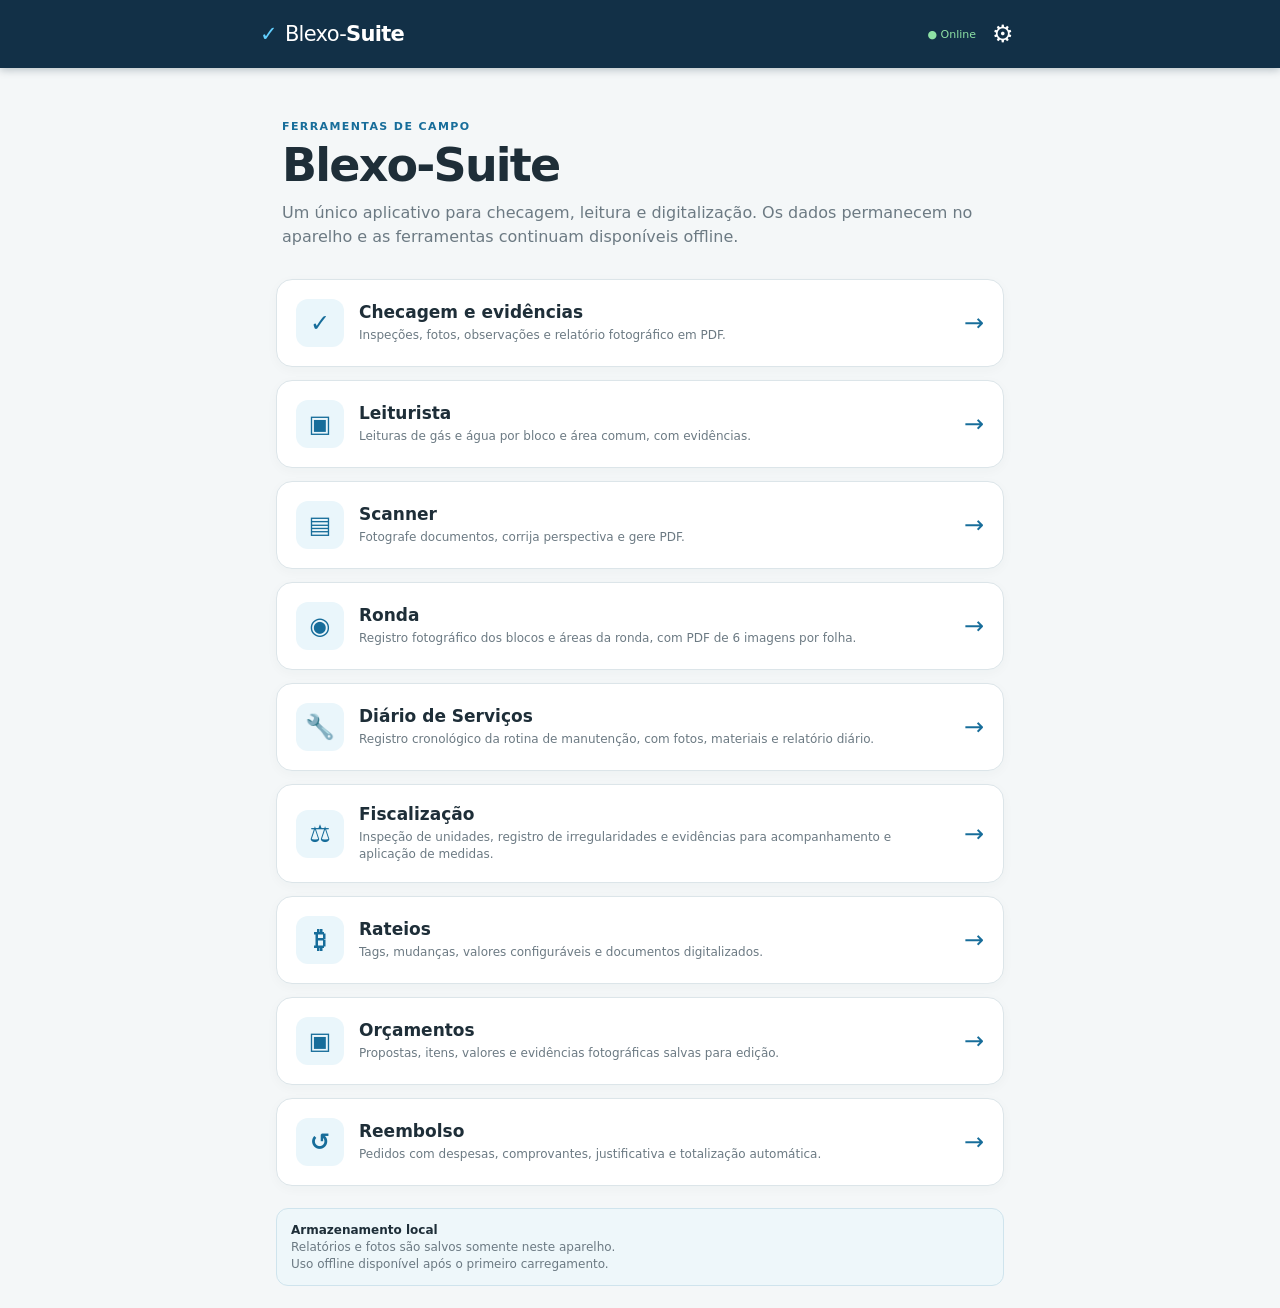
==== commit 3f2998d8: "Add files via upload" ====
--- a/index.html
+++ b/index.html
@@ -22,6 +22,7 @@
     <a class="module-card" href="scanner.html"><span class="module-icon">▤</span><div><h2>Scanner</h2><p>Fotografe documentos, corrija perspectiva e gere PDF.</p></div><span class="arrow">→</span></a>
     <a class="module-card" href="ronda.html"><span class="module-icon">◉</span><div><h2>Ronda</h2><p>Registro fotográfico dos blocos e áreas da ronda, com PDF de 6 imagens por folha.</p></div><span class="arrow">→</span></a>
     <a class="module-card" href="diario.html"><span class="module-icon">🔧</span><div><h2>Diário de Serviços</h2><p>Registro cronológico da rotina de manutenção, com fotos, materiais e relatório diário.</p></div><span class="arrow">→</span></a>
+    <a class="module-card" href="fiscalizacao.html"><span class="module-icon">⚖</span><div><h2>Fiscalização</h2><p>Inspeção de unidades, registro de irregularidades e evidências para acompanhamento e aplicação de medidas.</p></div><span class="arrow">→</span></a>
     <a class="module-card" href="rateios.html"><span class="module-icon">₿</span><div><h2>Rateios</h2><p>Tags, mudanças, valores configuráveis e documentos digitalizados.</p></div><span class="arrow">→</span></a>
     <a class="module-card" href="orcamentos.html"><span class="module-icon">▣</span><div><h2>Orçamentos</h2><p>Propostas, itens, valores e evidências fotográficas salvas para edição.</p></div><span class="arrow">→</span></a>
     <a class="module-card" href="reembolso.html"><span class="module-icon">↺</span><div><h2>Reembolso</h2><p>Pedidos com despesas, comprovantes, justificativa e totalização automática.</p></div><span class="arrow">→</span></a>
